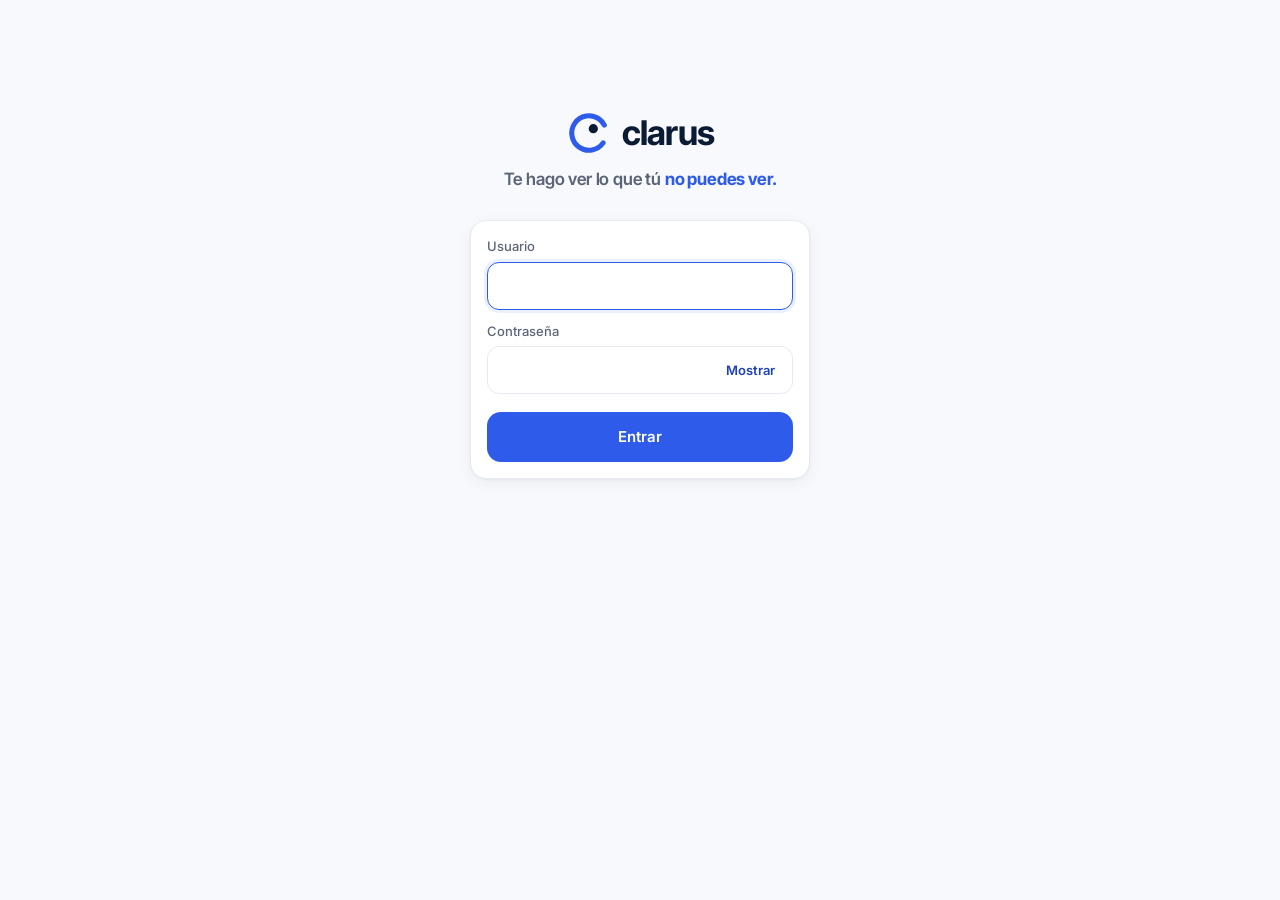
==== index.html @ 96e0844a "v0.6.0: catálogos multinegocio y mapa con zonificador Co-Authored-By: Claude Opus 5.5 <noreply@anthr" ====
<!DOCTYPE html>
<html lang="es">
<head>
  <meta charset="utf-8">
  <meta name="viewport" content="width=device-width, initial-scale=1, viewport-fit=cover">
  <meta name="theme-color" content="#ffffff">
  <meta name="color-scheme" content="only light">
  <meta name="supported-color-schemes" content="light">
  <title>Clarus</title>
  <link rel="manifest" href="manifest.json">
  <link rel="icon" href="icons/icon-192.png">
  <link rel="apple-touch-icon" href="icons/icon-192.png">
  <link rel="preconnect" href="https://fonts.googleapis.com">
  <link rel="stylesheet" href="https://fonts.googleapis.com/css2?family=Inter:wght@400;500;600;700&family=Inter+Tight:wght@600;700&display=swap">
  <link rel="stylesheet" href="styles.css">
</head>
<body>
  <div id="app"></div>
  <div id="toast" class="toast" hidden></div>
  <script src="vendor/supabase.js"></script>
  <script src="vendor/jspdf.js"></script>
  <script src="config.js"></script>
  <script src="js/util.js"></script>
  <script src="js/db.js"></script>
  <script src="js/camara.js"></script>
  <script src="js/escaner.js"></script>
  <script src="js/vendedor.js"></script>
  <script src="js/gestion.js"></script>
  <script src="js/resumen.js"></script>
  <script src="js/config.js"></script>
  <script src="js/catalogos.js"></script>
  <script src="js/app.js"></script>
</body>
</html>
---- styles.css ----
:root{
  --azul:#2F5BEA; --azul-osc:#1E40B8; --azul-cl:#EAF0FE; --azul-med:#C7D5FB; --noche:#0B1B33; --noche2:#22335A;
  --menta:#E5F4EC; --menta-t:#0E7A4F;
  --durazno:#FFF7ED; --durazno-t:#8A520C;
  --rosa:#FDECEC; --rosa-t:#B42318;
  --lila:#F1EDFB; --lila-t:#5B3FA8;
  --tinta:#0B1B33; --gris:#5B6577; --gris-cl:#8C95A3; --borde:#E6EAF0; --fondo:#F7F9FC; --blanco:#fff;
  --r:16px; --sombra:0 1px 2px rgba(20,30,50,.05),0 4px 16px rgba(20,30,50,.05);
  --font:"Inter",-apple-system,"Segoe UI",Roboto,sans-serif;
  --font-t:"Inter Tight","Inter",-apple-system,"Segoe UI",Roboto,sans-serif;
  color-scheme: only light;
}
html{color-scheme:only light}
*{box-sizing:border-box;-webkit-tap-highlight-color:transparent}
html,body{margin:0;background:var(--fondo);color:var(--tinta);font-family:var(--font);font-size:15px;line-height:1.45}
button,input,select,textarea{font:inherit;color:inherit}
h1,h2,h3{margin:0;font-family:var(--font-t);font-weight:700;letter-spacing:-.02em}
h1{font-size:26px;letter-spacing:-.03em;line-height:1.15} h2{font-size:18px} h3{font-size:15px}
.muted{color:var(--gris)} .small{font-size:13px} .tiny{font-size:12px}
.hide{display:none!important}

/* Layout */
.shell{min-height:100vh;display:flex}
.side{display:none}
.main{flex:1;min-width:0;padding:16px 16px 96px;max-width:1100px;margin:0 auto;width:100%}
.top{display:flex;align-items:center;justify-content:space-between;gap:12px;margin:4px 0 16px}
.brand{display:flex;align-items:center;gap:10px;font-family:var(--font-t);font-weight:700;font-size:21px;letter-spacing:-.025em;color:var(--noche)}
.brand svg{flex:none}
.nav{position:fixed;left:0;right:0;bottom:0;background:#fff;border-top:1px solid var(--borde);display:flex;justify-content:space-around;padding:6px 4px calc(6px + env(safe-area-inset-bottom));z-index:20}
.nav a{flex:1;min-width:0;text-align:center;text-decoration:none;color:var(--gris-cl);font-size:10.5px;white-space:nowrap;overflow:hidden;text-overflow:ellipsis;font-weight:500;padding:4px 0;border-radius:10px}
.nav a .ic{display:flex;justify-content:center;height:24px;margin-bottom:2px}
.nav a.on{color:var(--azul);font-weight:600}
.badge{display:inline-block;min-width:18px;padding:0 5px;border-radius:9px;background:var(--rosa-t);color:#fff;font-size:11px;line-height:18px;text-align:center;margin-left:4px}

@media (min-width:900px){
  .side{display:flex;flex-direction:column;gap:4px;width:232px;padding:20px 14px;background:#fff;border-right:1px solid var(--borde);position:sticky;top:0;height:100vh}
  .side a{display:flex;align-items:center;gap:10px;padding:10px 12px;border-radius:10px;color:var(--gris);text-decoration:none;font-weight:500}
  .side a.on{background:var(--azul-cl);color:var(--azul-osc);font-weight:600}
  .side .brand{margin:0 6px 18px}
  .nav{display:none}
  .main{padding:28px 32px 40px}
  .grid2{display:grid;grid-template-columns:1fr 1fr;gap:16px}
}

/* Cards & lists */
.card{background:#fff;border:1px solid var(--borde);border-radius:var(--r);padding:16px;box-shadow:var(--sombra);margin-bottom:12px}
.card.flat{box-shadow:none}
.list{display:flex;flex-direction:column;gap:10px}
.item{display:flex;align-items:center;gap:12px;background:#fff;border:1px solid var(--borde);border-radius:var(--r);padding:14px;text-decoration:none;color:inherit;cursor:pointer}
.item:active{background:var(--fondo)}
.item .grow{flex:1;min-width:0}
.item .t{font-weight:600;white-space:nowrap;overflow:hidden;text-overflow:ellipsis}
.ava{width:40px;height:40px;border-radius:12px;display:grid;place-items:center;font-weight:600;flex:none;background:var(--azul-cl);color:var(--azul-osc)}
.pill{display:inline-flex;align-items:center;gap:4px;padding:3px 10px;border-radius:99px;font-size:12px;font-weight:600;white-space:nowrap}
.p-azul{background:var(--azul-cl);color:var(--azul-osc)} .p-menta{background:var(--menta);color:var(--menta-t)}
.p-durazno{background:var(--durazno);color:var(--durazno-t)} .p-rosa{background:var(--rosa);color:var(--rosa-t)}
.p-lila{background:var(--lila);color:var(--lila-t)} .p-gris{background:#EEF1F5;color:var(--gris)}

.kpis{display:grid;grid-template-columns:repeat(2,1fr);gap:10px;margin-bottom:14px}
@media (min-width:700px){.kpis{grid-template-columns:repeat(4,1fr)}}
.kpi{background:#fff;border:1px solid var(--borde);border-radius:var(--r);padding:14px}
.kpi .v{font-family:var(--font-t);font-size:28px;font-weight:700;letter-spacing:-.03em}
.kpi .l{font-size:12px;color:var(--gris)}

/* Buttons & forms */
.btn{display:inline-flex;align-items:center;justify-content:center;gap:8px;border:0;border-radius:14px;padding:14px 20px;font-weight:600;cursor:pointer;background:var(--azul);color:#fff;text-decoration:none}
.btn:disabled{opacity:.5}
.btn.block{width:100%}
.btn.sec{background:var(--azul-cl);color:var(--azul-osc)}
.btn.ghost{background:transparent;color:var(--azul-osc);border:1px solid var(--azul-med)}
.btn.ok{background:#0E7A4F} .btn.peligro{background:#fff;color:var(--rosa-t);border:1px solid #F3C4C0}
.btn.sm{padding:8px 12px;font-size:13px;border-radius:10px}
.row{display:flex;gap:10px;align-items:center}
.row.wrap{flex-wrap:wrap}
.sp{flex:1}
label.f{display:block;font-size:13px;font-weight:500;color:var(--gris);margin:12px 0 6px}
.in{width:100%;padding:12px 14px;border:1px solid var(--borde);border-radius:12px;background:#fff;outline:none}
.in:focus{border-color:var(--azul);box-shadow:0 0 0 3px var(--azul-cl)}
textarea.in{min-height:80px;resize:vertical}

/* Visit stepper */
.steps{display:flex;gap:6px;overflow-x:auto;padding-bottom:4px;margin-bottom:14px;scrollbar-width:none}
.steps::-webkit-scrollbar{display:none}
.step{flex:none;padding:8px 12px;border-radius:99px;background:#fff;border:1px solid var(--borde);font-size:13px;font-weight:500;color:var(--gris);cursor:pointer}
.step.on{background:var(--azul);border-color:var(--azul);color:#fff}
.step.ok{background:var(--menta);border-color:#CDEBDC;color:var(--menta-t)}

.check{display:flex;align-items:center;gap:12px;padding:14px;border:1px solid var(--borde);border-radius:12px;background:#fff;cursor:pointer;user-select:none}
.check .box{width:24px;height:24px;border-radius:8px;border:2px solid var(--azul-med);display:grid;place-items:center;flex:none;color:#fff;font-size:14px}
.check.on .box{background:var(--azul);border-color:var(--azul)}

/* Inventory */
.inv{border:1px solid var(--borde);border-radius:12px;padding:12px 14px;background:#fff}
.inv .nm{font-weight:600}
.inv .cols{display:grid;grid-template-columns:minmax(0,1fr) minmax(0,1fr);gap:10px;margin-top:10px}
.stepper{display:flex;align-items:center;border:1px solid var(--borde);border-radius:12px;overflow:hidden}
.stepper button{width:44px;height:44px;border:0;background:var(--azul-cl);color:var(--azul-osc);font-size:20px;font-weight:600}
.stepper input{flex:1;min-width:0;width:100%;border:0;text-align:center;font-weight:600;font-size:17px;height:44px;outline:none}
.kg{margin-top:8px;font-size:13px;color:var(--gris)}
.kg b{color:var(--tinta)}

/* Photos */
.thumbs{display:grid;grid-template-columns:repeat(3,1fr);gap:8px}
@media (min-width:700px){.thumbs{grid-template-columns:repeat(6,1fr)}}
.thumbs img{width:100%;aspect-ratio:1;object-fit:cover;border-radius:10px;background:var(--fondo)}

/* Full-screen camera / scanner */
.full{position:fixed;inset:0;background:#000;z-index:50;display:flex;flex-direction:column}
.full video,.full canvas.view{flex:1;width:100%;min-height:0;object-fit:contain;background:#000}
.full .bar{display:flex;align-items:center;justify-content:space-between;gap:12px;padding:16px 20px calc(16px + env(safe-area-inset-bottom));background:#000;color:#fff}
.full .head{display:flex;align-items:center;justify-content:space-between;padding:calc(12px + env(safe-area-inset-top)) 16px 12px;color:#fff;background:#000}
.shutter{width:72px;height:72px;border-radius:50%;border:4px solid #fff;background:rgba(255,255,255,.25)}
.shutter:active{background:#fff}
.full .txtbtn{background:none;border:0;color:#fff;font-weight:600;padding:10px}
.cropwrap{flex:1;position:relative;min-height:0;display:flex;align-items:center;justify-content:center;background:#111;touch-action:none}
.cropwrap canvas{max-width:100%;max-height:100%}
.cropwrap svg{position:absolute;inset:0;width:100%;height:100%;pointer-events:none}
.handle{position:absolute;width:34px;height:34px;margin:-17px 0 0 -17px;border-radius:50%;border:3px solid #fff;background:rgba(47,91,234,.55);touch-action:none}
.pages{display:flex;gap:8px;overflow-x:auto;padding:10px 16px;background:#000}
.pages img{height:72px;border-radius:6px;border:2px solid #333}

/* Toast & modal */
.toast{position:fixed;left:50%;bottom:90px;transform:translateX(-50%);background:var(--tinta);color:#fff;padding:12px 18px;border-radius:12px;font-size:14px;z-index:99;max-width:90vw;box-shadow:0 8px 24px rgba(0,0,0,.2)}
.modal{position:fixed;inset:0;background:rgba(20,30,50,.35);z-index:40;display:flex;align-items:flex-end;justify-content:center}
.modal .sheet{background:#fff;width:100%;max-width:520px;border-radius:20px 20px 0 0;padding:20px 18px calc(20px + env(safe-area-inset-bottom));max-height:90vh;overflow:auto}
@media (min-width:700px){.modal{align-items:center}.modal .sheet{border-radius:20px}}

.empty{text-align:center;padding:36px 16px;color:var(--gris)}
.empty .ic{display:flex;justify-content:center;margin-bottom:10px;color:var(--azul)}
.sync{font-size:12px;padding:4px 10px;border-radius:99px}
.login{max-width:380px;margin:12vh auto 0;padding:0 20px}
.login .brand{font-size:34px;justify-content:center;margin-bottom:10px}
.login .lema{text-align:center;margin:0 0 28px;font-family:var(--font-t);font-size:17px;font-weight:600;letter-spacing:-.01em;color:var(--gris)}
.login .lema b{color:var(--azul)}
table.t{width:100%;border-collapse:collapse;font-size:14px}
table.t th{text-align:left;font-weight:500;color:var(--gris);font-size:12px;padding:8px 10px;border-bottom:1px solid var(--borde)}
table.t td{padding:10px;border-bottom:1px solid var(--borde)}
.scroll-x{overflow-x:auto}

.side a .ic{display:flex}
.btn svg{flex:none}
.ava svg{display:block}

.solo-escritorio{display:none}
@media (min-width:760px){.solo-escritorio{display:block}.solo-movil{display:none}}

/* Lente: barra de avance y tarjeta principal en azul tinta */
.barra{height:6px;border-radius:3px;background:#EEF1F5;overflow:hidden;margin-top:6px}
.barra i{display:block;height:100%;border-radius:3px;background:var(--azul)}
.barra i.ok{background:var(--menta-t)}
.card.hero{background:var(--noche);border-color:var(--noche);color:#fff;border-radius:20px;padding:20px}
.hero .muted{color:#B7C3D9}
.hero h2{font-size:34px;letter-spacing:-.04em;line-height:1.1}
.hero h2 .muted{font-family:var(--font);letter-spacing:0}
.hero .barra{height:8px;border-radius:4px;background:var(--noche2);margin-top:12px}
.hero .barra i.ok{background:#5FD39B}
.hero .pill.p-azul{background:#22335A;color:#C7D5FB}
.hero .pill.p-menta{background:#123E33;color:#8BE3B8}
.hero .pill.p-durazno{background:#4A3416;color:#FFD39A}
.hero .pill.p-rosa{background:#4A1E24;color:#FFB4AE}
.hero .pill.p-gris{background:#22335A;color:#B7C3D9}
.hero .lbl{font-size:12px;letter-spacing:.06em;text-transform:uppercase}

/* Configuración */
.grid2c{display:grid;grid-template-columns:minmax(0,1fr) minmax(0,1fr);gap:0 10px}
.dias{display:flex;gap:6px;margin-top:10px;flex-wrap:wrap}
.dia{width:40px;height:40px;border-radius:12px;border:1px solid var(--borde);background:#fff;color:var(--gris);font-weight:600;cursor:pointer}
.dia.on{background:var(--azul);border-color:var(--azul);color:#fff}
table.perm td{vertical-align:middle}
table.perm td:not(:first-child),table.perm th:not(:first-child){text-align:center;width:110px}
.sw{position:relative;display:inline-block;width:46px;height:28px;cursor:pointer}
.sw input{position:absolute;opacity:0;width:100%;height:100%;margin:0;cursor:pointer}
.sw span{position:absolute;inset:0;border-radius:14px;background:#D5DBE5;transition:background .15s;pointer-events:none}
.sw span::after{content:"";position:absolute;top:3px;left:3px;width:22px;height:22px;border-radius:50%;background:#fff;box-shadow:0 1px 3px rgba(0,0,0,.2);transition:transform .15s}
.sw input:checked+span{background:var(--azul)}
.sw input:checked+span::after{transform:translateX(18px)}
.sw input:focus-visible+span{box-shadow:0 0 0 3px var(--azul-med)}

/* Lema de la marca */
.barra-marca{display:flex;align-items:center;justify-content:space-between;gap:12px;padding:calc(10px + env(safe-area-inset-top)) 16px 10px;background:#fff;border-bottom:1px solid var(--borde);position:sticky;top:0;z-index:15}
.barra-marca .brand{font-size:18px;gap:8px}
.lema-c{font-family:var(--font-t);font-size:12.5px;font-weight:600;color:var(--gris);text-align:right;line-height:1.25;letter-spacing:-.01em}
.lema-c b,.lema-side b,.pie-marca b{color:var(--azul);font-weight:700}
.lema-side{margin:-10px 6px 20px;font-family:var(--font-t);font-size:13px;font-weight:600;line-height:1.35;color:var(--gris);letter-spacing:-.01em}
.pie-marca{display:flex;flex-direction:column;align-items:center;gap:6px;margin:28px 0 8px;text-align:center}
.pie-marca p{margin:0;font-family:var(--font-t);font-size:16px;font-weight:600;color:var(--noche);letter-spacing:-.01em}
@media (min-width:900px){.barra-marca{display:none}}

.sec-t{margin:22px 0 10px;font-size:15px}
.kpi.alerta{border-color:#F3C4C0;background:var(--rosa)}
.kpi.alerta .v{color:var(--rosa-t)}
.grid2>.card{min-width:0}
.agot{display:inline-flex;align-items:center;gap:6px;padding:7px 12px;border-radius:99px;border:1px solid var(--borde);background:#fff;font-size:13px;font-weight:600;color:var(--gris);cursor:pointer}
.agot.on{background:var(--rosa);border-color:#F3C4C0;color:var(--rosa-t)}
.inv.agotado .stepper{opacity:.4;pointer-events:none}

.mapa-grid{display:grid;grid-template-columns:1fr;gap:12px}
.mapa-lista{max-height:320px;overflow:auto;margin:0}
.mapa-mapa{margin:0;height:420px}
@media (min-width:900px){.mapa-grid{grid-template-columns:340px 1fr;height:calc(100vh - 230px);min-height:480px}.mapa-lista{max-height:none;height:100%}.mapa-mapa{height:100%}}
.mrow{display:flex;gap:10px;align-items:center;padding:8px 4px;border-top:1px solid var(--borde);cursor:pointer}
.mrow:hover{background:var(--fondo)}
.dot{display:inline-block;width:10px;height:10px;border-radius:50%;flex:none}
.leaflet-container{font-family:var(--font)}
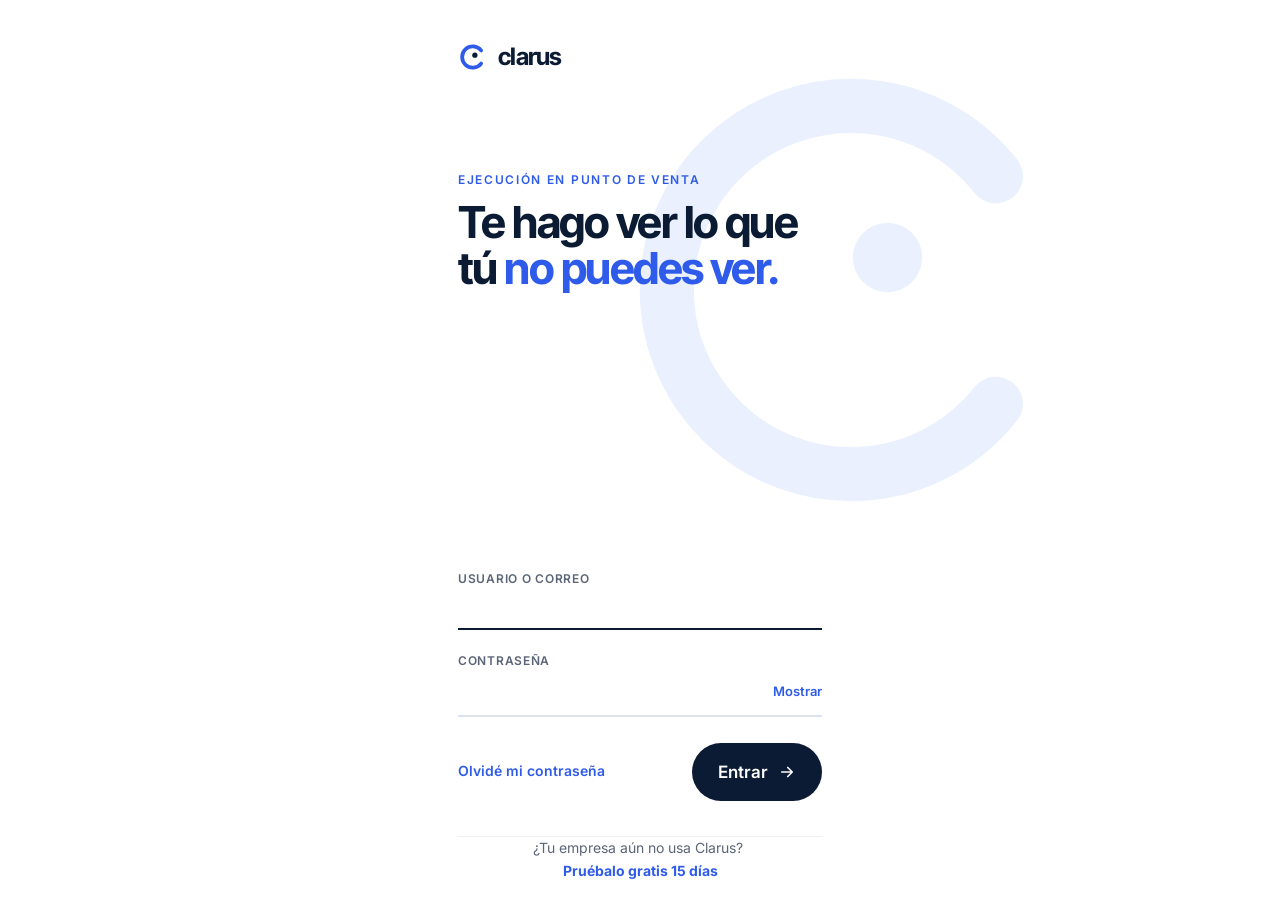
==== commit 87e6f311: "Publicar v0.14.18 Co-Authored-By: Claude Opus 5.5 <noreply@anthropic.com> Claude-Session: https://cl" ====
--- a/index.html
+++ b/index.html
@@ -29,6 +29,11 @@
   <script src="js/resumen.js"></script>
   <script src="js/config.js"></script>
   <script src="js/catalogos.js"></script>
+  <script src="js/planograma.js"></script>
+  <script src="js/auditoria.js"></script>
+  <script src="js/picking.js"></script>
+  <script src="js/mensajes.js"></script>
+  <script src="js/soporte.js"></script>
   <script src="js/app.js"></script>
 </body>
 </html>
--- a/styles.css
+++ b/styles.css
@@ -26,10 +26,12 @@
 .top{display:flex;align-items:center;justify-content:space-between;gap:12px;margin:4px 0 16px}
 .brand{display:flex;align-items:center;gap:10px;font-family:var(--font-t);font-weight:700;font-size:21px;letter-spacing:-.025em;color:var(--noche)}
 .brand svg{flex:none}
-.nav{position:fixed;left:0;right:0;bottom:0;background:#fff;border-top:1px solid var(--borde);display:flex;justify-content:space-around;padding:6px 4px calc(6px + env(safe-area-inset-bottom));z-index:20}
-.nav a{flex:1;min-width:0;text-align:center;text-decoration:none;color:var(--gris-cl);font-size:10.5px;white-space:nowrap;overflow:hidden;text-overflow:ellipsis;font-weight:500;padding:4px 0;border-radius:10px}
-.nav a .ic{display:flex;justify-content:center;height:24px;margin-bottom:2px}
-.nav a.on{color:var(--azul);font-weight:600}
+.nav{position:fixed;left:0;right:0;bottom:0;background:#fff;border-top:1px solid var(--borde);display:flex;justify-content:center;gap:6px;padding:8px 10px calc(8px + env(safe-area-inset-bottom));z-index:20}
+.nav a{flex:1 1 0;min-width:0;max-width:96px;text-align:center;text-decoration:none;color:var(--gris-cl);font-size:12.5px;letter-spacing:-.1px;text-overflow:clip;white-space:nowrap;overflow:hidden;text-overflow:ellipsis;font-weight:500;padding:4px 0;border-radius:10px}
+.nav a .ic{display:flex;justify-content:center;height:28px;margin-bottom:3px;position:relative}
+.nav a .ic svg{width:27px;height:27px}
+.nav a{padding:7px 0 6px;overflow:visible}
+.nav a.on{color:var(--azul);font-weight:500;background:var(--azul-cl)}
 .badge{display:inline-block;min-width:18px;padding:0 5px;border-radius:9px;background:var(--rosa-t);color:#fff;font-size:11px;line-height:18px;text-align:center;margin-left:4px}
 
 @media (min-width:900px){
@@ -128,7 +130,37 @@
 .empty{text-align:center;padding:36px 16px;color:var(--gris)}
 .empty .ic{display:flex;justify-content:center;margin-bottom:10px;color:var(--azul)}
 .sync{font-size:12px;padding:4px 10px;border-radius:99px}
-.login{max-width:380px;margin:12vh auto 0;padding:0 20px}
+body.en-login{overflow:hidden;overscroll-behavior:none}
+.foco{position:fixed;inset:0;background:#fff;overflow:hidden;display:flex;justify-content:center}
+.foco-agua{position:absolute;left:calc(50% - 45px);top:30px;pointer-events:none}
+.foco-in{position:relative;width:100%;max-width:420px;height:100%;box-sizing:border-box;display:flex;flex-direction:column;padding:max(40px,calc(env(safe-area-inset-top) + 28px)) 28px calc(18px + env(safe-area-inset-bottom))}
+.foco-marca{display:flex;align-items:center;gap:10px;font-family:var(--font-t);font-weight:700;font-size:24px;letter-spacing:-.03em;color:#0B1B33}
+.foco-lema{margin-top:clamp(28px,11vh,96px);display:flex;flex-direction:column;gap:12px}
+.foco-eti{font-size:12px;font-weight:600;letter-spacing:.14em;text-transform:uppercase;color:var(--azul)}
+.foco-lema h1{margin:0;font-family:var(--font-t);font-weight:700;font-size:clamp(32px,10.4vw,44px);line-height:1.04;letter-spacing:-.035em;color:#0B1B33}
+.foco-lema h1 b{color:var(--azul);font-weight:700}
+.foco-form{margin-top:auto;display:flex;flex-direction:column;gap:clamp(14px,2.6vh,22px)}
+.foco-campo{display:flex;flex-direction:column;gap:4px;border-bottom:2px solid #DDE3EE;padding-bottom:6px;transition:border-color .15s}
+.foco-campo:focus-within{border-color:#0B1B33}
+.foco-campo label{font-size:12px;font-weight:600;letter-spacing:.06em;text-transform:uppercase;color:#5B6577}
+.foco-campo input{border:0;padding:4px 0;font:500 19px var(--font);color:#0B1B33;background:transparent;outline:none;width:100%;min-width:0}
+.foco-pw{display:flex;align-items:center;gap:8px}
+.foco-pw button{border:0;background:none;color:var(--azul);font-weight:600;font-size:13px;padding:8px 0 8px 8px;cursor:pointer}
+.foco-error{margin:-4px 0 0;font-size:13.5px;color:var(--rosa-t)}
+.foco-acc{display:flex;align-items:center;gap:14px;margin-top:4px}
+.foco-acc a{flex:1;font-size:14px;font-weight:600;color:var(--azul);text-decoration:none}
+.foco-entrar{height:58px;padding:0 26px;border:0;border-radius:30px;background:#0B1B33;color:#fff;font:600 17px var(--font);display:flex;align-items:center;gap:10px;cursor:pointer}
+.foco-entrar:hover{background:#16294A}.foco-entrar:disabled{opacity:.7}
+.foco-demo{margin-top:clamp(4px,1.5vh,14px);min-height:46px;border-top:1px solid #EDF0F5;display:flex;align-items:center;justify-content:center;flex-wrap:wrap;font-size:14px;color:#5B6577;text-decoration:none}
+.foco-demo b{color:var(--azul)}
+@media (max-height:640px){.foco-agua{display:none}.foco-lema{margin-top:20px}.foco-lema h1{font-size:30px}}
+.login-ok{text-align:center;padding:8px 4px}
+.login-ok>svg{color:var(--azul);margin:6px auto 4px;display:block}
+.login-ok .btn{margin-top:14px}
+.demo-cab{display:flex;gap:12px;align-items:center;margin-bottom:6px}
+.demo-lista{margin:10px 0 4px;padding:0;list-style:none;display:grid;gap:6px}
+.demo-lista li{font-size:13.5px;color:var(--gris);padding-left:22px;position:relative}
+.demo-lista li::before{content:"";position:absolute;left:4px;top:5px;width:9px;height:9px;border-radius:50%;border:2.5px solid var(--azul);border-right-color:transparent}
 .login .brand{font-size:34px;justify-content:center;margin-bottom:10px}
 .login .lema{text-align:center;margin:0 0 28px;font-family:var(--font-t);font-size:17px;font-weight:600;letter-spacing:-.01em;color:var(--gris)}
 .login .lema b{color:var(--azul)}
@@ -202,3 +234,249 @@
 .mrow:hover{background:var(--fondo)}
 .dot{display:inline-block;width:10px;height:10px;border-radius:50%;flex:none}
 .leaflet-container{font-family:var(--font)}
+
+.num{display:inline-grid;place-items:center;width:22px;height:22px;border-radius:50%;color:#fff;font-size:11px;font-weight:700;flex:none;border:2px solid #fff;box-shadow:0 1px 3px rgba(0,0,0,.25)}
+.ic{position:relative}
+.badge-ic{position:absolute;top:-4px;right:calc(50% - 20px);min-width:17px;height:17px;padding:0 4px;border-radius:9px;background:#E5484D;color:#fff;font-size:10.5px;font-weight:700;line-height:17px;text-align:center;box-shadow:0 0 0 2px #fff}
+.side a .badge-ic{right:auto;left:14px;top:-6px}
+.msg-cuerpo{white-space:pre-wrap;line-height:1.55;font-size:15px}
+.fab-sop{position:fixed;right:16px;bottom:calc(78px + env(safe-area-inset-bottom));width:52px;height:52px;border-radius:50%;background:#fff;color:var(--azul);display:grid;place-items:center;box-shadow:0 4px 16px rgba(20,40,90,.18),0 0 0 1px var(--borde);z-index:25;text-decoration:none}
+.fab-sop[hidden]{display:none}
+.fab-sop:active{transform:scale(.95)}
+.fab-n{position:absolute;top:-3px;right:-3px;min-width:19px;height:19px;padding:0 5px;border-radius:10px;background:#E5484D;color:#fff;font-size:11px;font-weight:700;line-height:19px;text-align:center;box-shadow:0 0 0 2px #fff}
+@media (min-width:900px){.fab-sop{bottom:24px;right:24px;width:56px;height:56px}}
+.dot-n{width:10px;height:10px;border-radius:50%;background:#E5484D;flex:none}
+.chat{display:flex;flex-direction:column;gap:8px;padding:6px 0 12px}
+.burb{max-width:82%;align-self:flex-start;background:#fff;border:1px solid var(--borde);border-radius:16px 16px 16px 4px;padding:9px 12px}
+.burb.mia{align-self:flex-end;background:var(--azul);color:#fff;border-color:var(--azul);border-radius:16px 16px 4px 16px}
+.burb-h{opacity:.6;margin-top:4px;text-align:right}
+.burb-img{display:block;max-width:220px;max-height:260px;border-radius:10px;margin-top:6px}
+.chat-in{position:sticky;bottom:calc(64px + env(safe-area-inset-bottom));display:flex;gap:8px;align-items:flex-end;background:var(--fondo);padding:8px 0}
+.chat-in textarea{resize:none;min-height:44px}
+@media (min-width:900px){.chat-in{bottom:0}}
+.fab-sop svg{display:block}
+.burb.auto{background:var(--azul-cl);border-color:var(--azul-med)}
+.asis{border-collapse:separate;border-spacing:3px;font-size:12px}
+.asis th{font-weight:600;text-align:center;min-width:22px;color:var(--tinta)}
+.asis th.hoyc{color:var(--azul)}
+.asis td{text-align:center;padding:0}
+.asis .asi-n{text-align:left;white-space:nowrap;padding-right:10px;font-weight:500;position:sticky;left:0;background:#fff;z-index:1}
+.asis .asi-t{padding-left:8px;min-width:40px}
+.asi{display:inline-block;width:18px;height:18px;border-radius:5px;vertical-align:middle}
+.asi.ok{background:var(--azul)}
+.asi.falta{background:#E5484D}
+.asi.libre{background:#EEF1F5}
+.asi.hoy{border:2px solid var(--azul);background:#fff;box-sizing:border-box}
+.asi.fut{border:1px dashed #D3D9E2;background:#fff;box-sizing:border-box}
+
+.pag-i[hidden]{display:none}
+
+/* Menú lateral ocultable */
+.side .brand{display:flex;align-items:center;gap:8px}
+.side-tog{margin-left:auto;display:grid;place-items:center;width:26px;height:26px;border:0;border-radius:8px;background:none;color:var(--gris-cl);cursor:pointer;padding:0}
+.side-tog:hover{background:var(--azul-cl);color:var(--azul-osc)}
+.side-msg{margin:auto auto 6px !important;width:56px;height:56px;border-radius:50% !important;padding:0 !important;display:grid !important;place-items:center;background:var(--azul) !important;color:#fff !important;box-shadow:0 4px 14px rgba(47,91,234,.35);justify-content:center}
+.side-msg:hover{background:#1E40B8 !important}
+.side-msg .ic{position:relative}
+.side-msg .badge-ic{left:auto !important;right:-12px !important;top:-10px !important}
+@media (min-width:900px){
+  body.side-min .side{width:68px;padding:20px 10px}
+  body.side-min .side .lbl, body.side-min .lema-side{display:none}
+  body.side-min .side a{justify-content:center;padding:10px 0}
+  body.side-min .side .brand{margin:0 0 18px;flex-direction:column;gap:10px}
+  body.side-min .side-tog{margin:0}
+  body.side-min .side-tog svg{transform:rotate(180deg)}
+  body.side-min .main{max-width:1500px}
+  body.side-min .side a .badge-ic{left:auto;right:6px}
+  body.side-min .side-msg{width:46px;height:46px}
+}
+
+/* Alertas de inventario en una línea */
+.al-fila{display:grid;grid-template-columns:minmax(220px,1.3fr) 2fr auto;gap:12px;align-items:center;padding:7px 0;border-top:1px solid var(--borde)}
+.al-t{display:flex;flex-direction:column;min-width:0}
+.al-t b{white-space:nowrap;overflow:hidden;text-overflow:ellipsis}
+.al-p{display:flex;flex-wrap:wrap;gap:6px;align-items:center}
+.al-b{display:inline-flex;align-items:center;gap:5px;white-space:nowrap;color:#fff}
+@media (max-width:700px){.al-fila{grid-template-columns:1fr auto}.al-p{grid-column:1/-1;order:3}}
+/* Logo de la empresa cliente */
+.logo-cliente{display:none}
+@media (min-width:900px){.logo-cliente{display:block;height:54px;width:auto;margin-left:auto;align-self:center;flex:none}}
+
+/* ---------- Planogramas ---------- */
+.pl-grid{display:grid;grid-template-columns:repeat(auto-fill,minmax(300px,1fr));gap:14px}
+.pl-card{text-decoration:none;color:inherit;display:flex;flex-direction:column;gap:10px}
+.pl-mini{max-width:100%;overflow:hidden}
+.pl-mini .pl-mueble{transform-origin:top left}
+/* Muebles del planograma (v0.14.14): vista de frente, blancos y pulidos, uno por tipo */
+.pl-mueble{position:relative;user-select:none;touch-action:none;--metal:#C9D2DF;--metal2:#AEB9C9}
+.pl-caja{position:relative;background:#fff;border:2px solid var(--metal);border-radius:10px;padding:7px 7px 5px;box-shadow:inset 0 0 0 3px #F3F6FA}
+.pl-interior{position:relative;display:flex;flex-direction:column;gap:3px;background:linear-gradient(180deg,#F5F8FC,#EDF1F6);border-radius:6px;padding:4px 4px 3px}
+.pl-nivel{display:flex;gap:4px;align-items:flex-end;padding:6px 4px 3px 22px;position:relative;min-height:46px;border-bottom:4px solid var(--metal2);border-radius:0 0 2px 2px}
+.pl-nivel.ojos{background:rgba(47,91,234,.07)}
+.pl-num{position:absolute;left:3px;top:50%;transform:translateY(-50%);width:16px;height:16px;border-radius:50%;display:grid;place-items:center;font-size:10px;font-weight:700;color:#8C95A3}
+.pl-nivel.ojos .pl-num{background:var(--azul);color:#fff}
+.pl-celda{flex:1;min-width:20px;height:38px;border-radius:5px;border:1.5px dashed #C3CDDB;background:rgba(255,255,255,.85);display:flex;flex-direction:column;align-items:center;justify-content:center;font-size:9.5px;font-weight:700;color:#fff;position:relative;line-height:1.1;text-align:center;overflow:hidden}
+.pl-celda[data-n]{cursor:pointer}
+.pl-celda[data-n]:hover{outline:2px solid var(--azul)}
+.pl-celda.llena{border-style:solid;box-shadow:inset 0 -5px 0 rgba(0,0,0,.15),inset 0 2px 0 rgba(255,255,255,.3)}
+.pl-celda i{font-style:normal;font-size:9px;opacity:.85}
+.pl-bandeja .pl-nivel{min-height:36px}.pl-bandeja .pl-celda{height:26px;border-radius:4px}
+/* techo con luz (neveras) */
+.pl-techo{height:18px;background:#F3F6FA;border:2px solid var(--metal);border-bottom:0;border-radius:12px 12px 0 0;display:flex;align-items:flex-end;justify-content:center;padding-bottom:3px}
+.pl-techo i{display:block;width:78%;height:3px;border-radius:2px;background:#FFE3A1;box-shadow:0 2px 7px rgba(255,196,80,.75)}
+.pl-nevera .pl-caja,.pl-puertas .pl-caja{border-radius:0 0 10px 10px;border-left-width:7px;border-right-width:7px}
+.pl-nevera .pl-interior{padding-bottom:12px}
+.pl-nevera .pl-interior::after{content:"";position:absolute;left:4px;right:4px;bottom:3px;height:5px;border-radius:2px;background:repeating-linear-gradient(90deg,#9AA6B8 0 2px,transparent 2px 5px)}
+/* puertas de vidrio */
+.pl-hojas{position:absolute;inset:0 2px 0 24px;display:flex;gap:3px;pointer-events:none}
+.pl-hojas i{flex:1;position:relative;border:3px solid #D5DCE6;border-radius:4px;background:linear-gradient(115deg,transparent 42%,rgba(255,255,255,.35) 50%,transparent 58%)}
+.pl-hojas i::after{content:"";position:absolute;right:-3px;top:34%;width:4px;height:22%;border-radius:2px;background:var(--metal2)}
+/* vitrina deli curva y vitrina recta */
+.pl-deli .pl-caja{border-radius:44px 44px 8px 8px;padding-top:24px;background:linear-gradient(180deg,#E8F1FB,#fff 45%)}
+.pl-deli .pl-caja::before{content:"";position:absolute;left:18px;right:18px;top:7px;height:9px;border-radius:12px 12px 0 0;border:2px solid #CFE0F3;border-bottom:0}
+.pl-vitrina .pl-caja{border-radius:4px 4px 8px 8px;padding-top:14px;background:linear-gradient(180deg,#E8F1FB,#fff 35%)}
+.pl-vitrina .pl-caja::before{content:"";position:absolute;inset:6px 6px auto;height:4px;border-radius:2px;background:#DCE8F6}
+.pl-deli .pl-interior,.pl-vitrina .pl-interior{background:transparent}
+.pl-deli .pl-zocalo,.pl-vitrina .pl-zocalo{height:22px;background:linear-gradient(90deg,#EEF2F7 55%,transparent 55%),repeating-linear-gradient(90deg,#9AA6B8 0 2px,#EEF2F7 2px 6px)}
+/* congelador horizontal con tapa corrediza */
+.pl-tapa{display:flex;gap:4px;padding:0 4px;margin-bottom:-2px}
+.pl-tapa i{flex:1;height:10px;border:2px solid var(--metal);border-bottom:0;border-radius:8px 8px 0 0;background:linear-gradient(115deg,#EAF2FB 40%,#fff 50%,#EAF2FB 60%)}
+.pl-cofre .pl-caja{border-radius:4px 4px 10px 10px}
+/* isla / exhibidor de pisos */
+.pl-exhibidor .pl-caja{background:transparent;border:0;box-shadow:none;padding:0}
+.pl-exhibidor .pl-interior{background:transparent;padding:0;gap:5px;align-items:center}
+.pl-exhibidor .pl-nivel{background:#fff;border:2px solid var(--metal);border-bottom-width:5px;border-radius:8px}
+.pl-letrero{display:flex;justify-content:center;margin-bottom:2px}
+.pl-letrero i{width:44px;height:22px;border:2px solid var(--metal);border-radius:4px;background:#fff;position:relative}
+.pl-letrero i::after{content:"";position:absolute;left:50%;bottom:-8px;width:2px;height:6px;background:var(--metal2)}
+/* góndola seca y punta de góndola */
+.pl-anaquel .pl-caja,.pl-punta .pl-caja{border-radius:2px;border-width:0 8px;border-color:var(--metal2);box-shadow:none;padding:6px 4px 2px}
+.pl-anaquel .pl-interior,.pl-punta .pl-interior{background:radial-gradient(circle,#DCE3EC 1px,transparent 1.5px) 0 0/9px 9px,#FAFBFD}
+.pl-anaquel .pl-nivel,.pl-punta .pl-nivel{border-bottom:6px solid var(--metal2);box-shadow:0 2px 0 #E7ECF2}
+.pl-cartel{margin:0 10%;padding:6px 8px;border-radius:6px 6px 0 0;background:var(--azul);color:#fff;font-size:12px;font-weight:700;text-align:center;white-space:nowrap;overflow:hidden;text-overflow:ellipsis}
+/* zócalo: rejilla de ventilación (refrigerados) o liso (secos) */
+.pl-zocalo{height:14px;margin:0 6px;background:repeating-linear-gradient(90deg,#9AA6B8 0 2px,#EEF2F7 2px 6px);border:2px solid var(--metal);border-top:0;border-radius:0 0 8px 8px}
+.pl-zocalo.liso{background:#E7ECF2;margin:0}
+.pl-zocalo.base{background:#E7ECF2;margin:2px 3% 0;height:10px;border-top:2px solid var(--metal);border-radius:4px}
+/* selector de mueble */
+.pl-tipos{display:grid;grid-template-columns:repeat(4,1fr);gap:6px;margin-bottom:4px}
+.pl-tipo{display:flex;flex-direction:column;align-items:center;gap:4px;padding:8px 4px;border:1.5px solid var(--borde);border-radius:12px;background:#fff;color:var(--gris);font:inherit;font-size:11px;line-height:1.15;text-align:center;cursor:pointer}
+.pl-tipo.on{border-color:var(--azul);background:var(--azul-cl);color:var(--azul-osc);font-weight:600}
+.pl-dot{display:inline-block;width:12px;height:12px;border-radius:4px;margin-right:6px;vertical-align:-1px;flex:none}
+.pl-prod{display:flex;align-items:center;gap:8px;padding:8px 10px;border:1.5px solid var(--borde);border-radius:10px;cursor:pointer;flex-wrap:wrap}
+.pl-prod.on{border-color:var(--azul);background:var(--azul-cl)}
+.pl-num-in{width:56px;padding:4px 6px;display:inline-block;margin-left:4px}
+.pl-tabla td,.pl-tabla th{padding:6px 8px}
+.pl-tiendas{max-height:300px;overflow:auto;margin-top:8px;gap:4px}
+/* ---------- Picking ---------- */
+.pk-grupo .pk-todos{border-bottom:1px solid var(--borde);padding-bottom:10px;margin-bottom:6px}
+.pk-ped{padding:8px 0;border-top:1px solid var(--borde)}
+.pk-barra{position:sticky;bottom:calc(70px + env(safe-area-inset-bottom));z-index:10;background:#fff;border:1px solid var(--azul-med);box-shadow:0 6px 20px rgba(20,40,90,.15);border-radius:14px;padding:12px 14px;display:flex;align-items:center;gap:12px;margin-top:12px}
+.pk-barra[hidden]{display:none}
+@media (min-width:900px){.pk-barra{bottom:16px}}
+.pk-n{display:grid;place-items:center;width:28px;height:28px;border-radius:50%;background:var(--azul);color:#fff;font-weight:700;font-size:13px;flex:none}
+.pk-prod{margin-top:10px;padding-top:10px;border-top:1px dashed var(--borde)}
+.pk-pesos{display:flex;flex-wrap:wrap;gap:6px;margin-top:8px;align-items:center}
+.pk-peso{background:var(--azul-cl);color:var(--azul-osc);border-radius:99px;padding:5px 6px 5px 12px;font-size:13px;display:inline-flex;align-items:center;gap:6px}
+.pk-peso button{border:0;background:#fff;border-radius:50%;width:22px;height:22px;cursor:pointer;color:var(--rosa-t);font-weight:700}
+.pk-in{display:inline-flex;gap:6px;align-items:center}
+.pk-in input{width:170px;font-size:16px}
+@media print{.side,.nav,.barra-marca,.fab-sop,.no-print,.steps,.logo-cliente{display:none !important}.main{padding:0;max-width:none}.card{break-inside:avoid;box-shadow:none}}
+
+.sol-card{border:1px solid var(--azul-med)}
+.sol-fila{display:flex;gap:8px;align-items:center;flex-wrap:wrap;padding:10px 0;border-top:1px solid var(--borde)}
+.sol-fila:first-of-type{margin-top:8px}
+.foco-in{overflow-y:auto;overscroll-behavior:none}
+@media (max-height:520px){.foco-lema,.foco-agua{display:none}.foco-in{padding-top:20px}}
+
+/* Prueba gratis */
+.prueba-barra{display:flex;align-items:center;gap:12px;background:#0B1B33;color:#fff;border-radius:14px;padding:10px 12px 10px 16px;margin-bottom:14px}
+.prueba-barra .grow{display:flex;align-items:center;gap:8px;font-size:14px}
+.prueba-barra .btn{background:#fff;color:#0B1B33}
+.pasos{border:1px solid var(--azul-med)}
+.pasos-l{display:grid;gap:8px;margin-top:12px}
+@media (min-width:900px){.pasos-l{grid-template-columns:1fr 1fr}}
+.paso{display:flex;align-items:center;gap:12px;padding:12px;border:1px solid var(--borde);border-radius:12px;text-decoration:none;color:inherit}
+.paso .grow{display:flex;flex-direction:column;gap:2px}
+.paso-n{width:28px;height:28px;border-radius:50%;background:var(--azul-cl);color:var(--azul);display:grid;place-items:center;font-weight:700;font-size:13px;flex:none}
+.paso.ok{opacity:.65}.paso.ok .paso-n{background:var(--azul);color:#fff}
+
+/* Alertas al hacer check-in */
+.chk-al{background:#fff;border:1.5px solid #F2B8B5;border-radius:18px;padding:16px;display:flex;flex-direction:column;gap:10px}
+.chk-al-cab{display:flex;gap:12px;align-items:center;color:var(--rosa-t);padding-bottom:4px}
+.chk-al-cab b{font-size:17px;color:#0B1B33}.chk-al-cab .small{color:var(--gris)}
+.chk-al-i{display:flex;gap:12px;align-items:flex-start;padding:12px;border-radius:12px;background:#F7F9FC;border:1px solid var(--borde)}
+.chk-al-i.alta{background:#FDEEEE;border-color:#F2B8B5}
+.chk-al-ic{width:34px;height:34px;border-radius:10px;background:#fff;display:grid;place-items:center;color:var(--azul);flex:none}
+.chk-al-i.alta .chk-al-ic{color:var(--rosa-t)}
+.chk-al-ok{height:54px;font-size:17px;margin-top:6px}
+
+/* Página "Más" (celular): menú primero, cuenta después */
+.yo-cab{display:flex;align-items:center;gap:12px;margin:4px 2px 14px}
+.yo-cab b{font-size:17px;color:#0B1B33}
+.yo-sec{margin:22px 4px 8px;font-size:13px;font-weight:600;letter-spacing:.06em;text-transform:uppercase;color:var(--gris)}
+
+.fab-pulso{animation:fabPulso 1s ease-in-out 3}
+@keyframes fabPulso{0%,100%{box-shadow:0 8px 24px rgba(11,27,51,.18)}50%{box-shadow:0 0 0 10px rgba(47,91,234,.25)}}
+
+/* Mi desempeño: azul de marca, contrasta con la tarjeta noche del objetivo */
+.card.desemp{background:var(--azul);border-color:var(--azul);color:#fff;border-radius:20px;padding:20px;margin-bottom:12px}
+.desemp .lbl{font-size:12px;letter-spacing:.06em;text-transform:uppercase;color:#D6E0FF}
+.desemp-top{display:flex;align-items:center;gap:12px;margin-top:6px}
+.desemp-pct{font-size:44px;line-height:1;letter-spacing:-.04em;font-weight:700}
+.desemp-tag{font-size:13px;font-weight:600;padding:5px 12px;border-radius:999px;background:rgba(255,255,255,.18);color:#fff}
+.desemp-tag.ok{background:#5FD39B;color:#0B3B26}.desemp-tag.medio{background:#FFD39A;color:#4A3416}.desemp-tag.bajo{background:#FFB4AE;color:#4A1E24}
+.desemp-sub{font-size:15px;color:#E6ECFF;margin-top:4px}
+.desemp .barra{height:8px;border-radius:4px;background:rgba(255,255,255,.22);margin-top:12px}
+.desemp .barra i{background:#fff}.desemp .barra i.ok{background:#5FD39B}.desemp .barra i.medio{background:#FFD39A}.desemp .barra i.bajo{background:#FFB4AE}
+.desemp-cifras{margin-top:8px;color:#E6ECFF}.desemp-cifras b{color:#fff}
+.desemp-mini{margin-top:14px;padding-top:10px;border-top:1px solid rgba(255,255,255,.22)}
+.desemp-mini>div{display:flex;justify-content:space-between;align-items:center;padding:5px 0;font-size:14px}
+.desemp-mini span{display:flex;align-items:center;gap:8px;color:#E6ECFF}.desemp-mini b{color:#fff}
+
+/* v0.14.15: frentes solo con color; isla con pisos de distinto largo y frentes del mismo tamaño */
+.pl-exhibidor .pl-nivel{max-width:100%}
+.pl-pisos{display:flex;gap:6px;flex-wrap:wrap}.pl-pisos label{display:flex;flex-direction:column;gap:4px;width:72px;color:var(--gris)}
+/* tiendas donde aplica: filtro de cadena desplegable */
+.pl-filtros{display:grid;grid-template-columns:1fr 1fr;gap:8px;margin:12px 0 8px}
+@media (max-width:560px){.pl-filtros{grid-template-columns:1fr}}
+.pl-dd{position:relative}.pl-dd>summary{list-style:none;display:flex;align-items:center;gap:6px;cursor:pointer}.pl-dd>summary::-webkit-details-marker{display:none}
+.pl-dd-panel{position:absolute;z-index:30;left:0;right:0;top:calc(100% + 6px);background:#fff;border:1px solid var(--borde);border-radius:14px;box-shadow:0 12px 32px rgba(11,27,51,.14);padding:10px}
+.pl-dd-list{max-height:260px;overflow:auto;margin-top:8px;display:flex;flex-direction:column}
+.pl-dd-op{display:flex;align-items:center;gap:10px;padding:10px 6px;border-radius:8px;cursor:pointer}.pl-dd-op:hover{background:var(--azul-cl)}
+.pl-dd-op input{width:18px;height:18px;accent-color:var(--azul)}
+.pl-acc{gap:6px;align-items:center;flex-wrap:wrap}
+.pl-solo{display:flex;align-items:center;gap:8px;font-size:14px;color:var(--gris);margin:8px 0 2px}.pl-solo input{width:18px;height:18px;accent-color:var(--azul)}
+.pl-tiendas{max-height:none}
+.pl-dd-op .grow{flex:1}
+
+/* v0.14.16: más espacios por repisa, competencia y participación en el espacio */
+.pl-celda{min-width:12px}
+.pl-mueble{overflow-x:auto}
+.pl-celda.comp{border:1.5px solid #9AA6B8;background:repeating-linear-gradient(135deg,#C9D2DF 0 4px,#EEF2F7 4px 8px)}
+.pl-comp{background:repeating-linear-gradient(135deg,#9AA6B8 0 3px,#E7ECF2 3px 6px)!important}
+.pl-share{margin-bottom:12px}
+.pl-share-b{display:flex;height:10px;border-radius:5px;background:#EEF2F7;overflow:hidden;margin-bottom:6px}
+.pl-share-b i{display:block;background:var(--azul)}.pl-share-b i.c{background:repeating-linear-gradient(135deg,#9AA6B8 0 3px,#C9D2DF 3px 6px)}
+.pl-share .pl-dot{display:inline-block;vertical-align:-1px;margin-right:5px}
+.pl-paso{display:inline-grid;place-items:center;width:24px;height:24px;border-radius:50%;background:var(--azul);color:#fff;font-size:13px;margin-right:8px;vertical-align:2px}
+.pl-tiendas-card{margin-bottom:14px}
+
+/* v0.14.17: varios muebles por planograma */
+.pl-mtabs{display:flex;gap:6px;flex-wrap:wrap;margin-bottom:4px}
+.pl-mtab{display:flex;align-items:center;gap:6px;padding:8px 12px;border:1.5px solid var(--borde);border-radius:999px;background:#fff;color:var(--gris);font:inherit;font-size:13px;cursor:pointer}
+.pl-mtab.on{border-color:var(--azul);background:var(--azul-cl);color:var(--azul-osc);font-weight:600}
+.pl-mtab.mas{border-style:dashed;color:var(--azul)}
+
+/* v0.14.18: otra categoría y auditoría de espacio */
+.pl-celda.otra{border:1.5px solid #C9D2DF;background:radial-gradient(circle,#B8C4D6 1.2px,transparent 1.6px) 0 0/6px 6px,#F3F6FA}
+.pl-otra{background:radial-gradient(circle,#9AA6B8 1.2px,transparent 1.6px) 0 0/5px 5px,#EEF2F7!important;border:1px solid #C9D2DF}
+.aud-card{border:1.5px solid var(--borde)}.aud-card.pend{border-color:#F2B33D;background:#FFFBF2}
+.aud-cab{display:flex;align-items:center;gap:10px}
+.aud-pinceles{display:flex;gap:6px;flex-wrap:wrap;margin:8px 0}
+.aud-pin{display:flex;align-items:center;gap:8px;padding:9px 12px;border:1.5px solid var(--borde);border-radius:12px;background:#fff;font:inherit;font-size:14px;cursor:pointer}
+.aud-pin.on{border-color:var(--azul);background:var(--azul-cl);font-weight:600}
+.aud-pin .pl-dot{margin:0}
+.par-top{display:flex;align-items:baseline;gap:10px;flex-wrap:wrap}
+.par-pct{font-size:40px;font-weight:700;letter-spacing:-.03em;line-height:1}
+.par-flecha.sube{color:#1E9E62}.par-flecha.baja{color:#D63B4A}
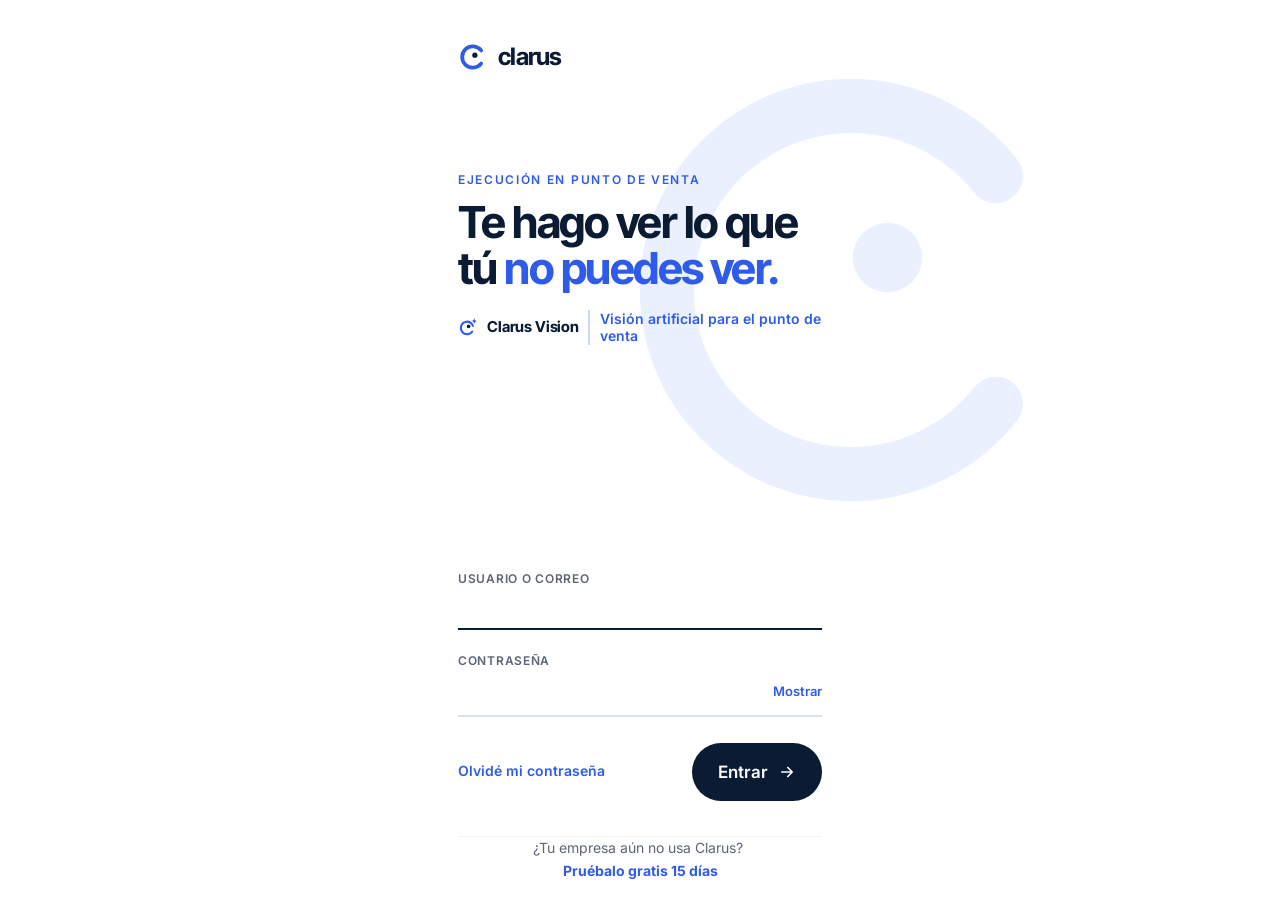
==== commit b32f12d1: "Publica v0.14.41 Co-Authored-By: Claude Fable 5.2 <noreply@anthropic.com> Claude-Session: https://cl" ====
--- a/index.html
+++ b/index.html
@@ -31,6 +31,7 @@
   <script src="js/catalogos.js"></script>
   <script src="js/planograma.js"></script>
   <script src="js/auditoria.js"></script>
+  <script src="js/ficha.js"></script>
   <script src="js/picking.js"></script>
   <script src="js/mensajes.js"></script>
   <script src="js/soporte.js"></script>
--- a/styles.css
+++ b/styles.css
@@ -473,6 +473,7 @@
 .pl-otra{background:radial-gradient(circle,#9AA6B8 1.2px,transparent 1.6px) 0 0/5px 5px,#EEF2F7!important;border:1px solid #C9D2DF}
 .aud-card{border:1.5px solid var(--borde)}.aud-card.pend{border-color:#F2B33D;background:#FFFBF2}
 .aud-cab{display:flex;align-items:center;gap:10px}
+.aud-fotos{margin:12px 0 10px;padding:12px;border-radius:12px;background:#F3F6FF;border:1px dashed #B9C8F5}
 .aud-pinceles{display:flex;gap:6px;flex-wrap:wrap;margin:8px 0}
 .aud-pin{display:flex;align-items:center;gap:8px;padding:9px 12px;border:1.5px solid var(--borde);border-radius:12px;background:#fff;font:inherit;font-size:14px;cursor:pointer}
 .aud-pin.on{border-color:var(--azul);background:var(--azul-cl);font-weight:600}
@@ -480,3 +481,162 @@
 .par-top{display:flex;align-items:baseline;gap:10px;flex-wrap:wrap}
 .par-pct{font-size:40px;font-weight:700;letter-spacing:-.03em;line-height:1}
 .par-flecha.sube{color:#1E9E62}.par-flecha.baja{color:#D63B4A}
+
+/* v0.14.20: escáner — vista previa con marco guía y asas en los lados */
+.cam-vista{flex:1;position:relative;min-height:0;display:flex}
+.cam-vista video{flex:1;width:100%;min-height:0;object-fit:contain;background:#000}
+.cam-vista{overflow:hidden}
+.cam-guia{position:absolute;inset:0;pointer-events:none}
+.cam-guia i{position:absolute;border:3px solid rgba(255,255,255,.95);border-radius:10px;box-shadow:0 0 0 9999px rgba(0,0,0,.38)}
+.cam-guia span{position:absolute;left:0;right:0;text-align:center;color:#fff;font-size:14px;font-weight:600;text-shadow:0 1px 3px rgba(0,0,0,.7)}
+.handle.lado{width:30px;height:30px;margin:-15px 0 0 -15px;background:rgba(255,255,255,.92);border-color:#2F5BEA}
+.full{-webkit-user-select:none;user-select:none;-webkit-touch-callout:none}
+
+/* v0.14.23: etiquetas que no se salen de la pantalla */
+.nm-estado{display:flex;align-items:center;gap:8px;flex-wrap:wrap}
+.inv .pill{white-space:normal;line-height:1.35;max-width:100%}
+.card,.inv{min-width:0;overflow-wrap:break-word}
+
+/* v0.14.27: fotos por mueble y borrar foto */
+.foto-ic{display:inline-flex;color:var(--azul);margin-right:10px}
+.thumb-b{position:relative;display:inline-block}
+.thumb-x{position:absolute;top:-8px;right:-8px;width:28px;height:28px;border-radius:50%;border:2px solid #fff;background:#D63B4A;color:#fff;font-size:13px;font-weight:700;line-height:1;display:grid;place-items:center;cursor:pointer;box-shadow:0 2px 6px rgba(0,0,0,.2)}
+
+/* v0.14.29: tablas legibles en celular. Los títulos no se parten letra por letra; la tabla se desliza de lado y la primera columna queda fija. */
+table.t th,.asis th{white-space:nowrap}
+table.t td{overflow-wrap:normal}
+.scroll-x{-webkit-overflow-scrolling:touch}
+.scroll-x>table.t th:first-child,.scroll-x>table.t td:first-child{position:sticky;left:0;background:#fff;z-index:1;box-shadow:-18px 0 0 #fff;min-width:112px;max-width:46vw;white-space:normal}
+table.perm td:first-child{min-width:200px}
+@media (max-width:759px){table.t{font-size:13.5px}table.t th,table.t td{padding-left:8px;padding-right:8px}}
+
+/* Clarus Vision: sello de la tecnología de visión artificial (sin marco; la línea va en el azul de la marca) */
+.cv-sello{display:inline-flex;align-items:center;gap:9px;align-self:flex-start;max-width:100%;font-size:14px;line-height:1.25}
+.cv-sello svg{flex:none}
+.cv-sello b{font-family:var(--font-t);font-weight:700;font-size:15px;letter-spacing:-.01em;color:#0B1B33;white-space:nowrap}
+.cv-sello i{font-style:normal;font-weight:600;color:var(--azul);padding-left:10px;border-left:2px solid var(--azul-med)}
+.foco-lema .cv-sello{margin-top:6px}
+
+/* v0.14.32: en tarjetas que se deslizan, la tabla ocupa todo el ancho de la tarjeta (sin margen a los lados) y la columna fija se pega al borde:
+   así no queda ninguna franja por donde se asome el dato de atrás. */
+.card.scroll-x:not([style*="padding:0"])>table.t{margin-left:-16px;margin-right:-16px;width:calc(100% + 32px)}
+.card.scroll-x:not([style*="padding:0"])>table.t th:first-child,.card.scroll-x:not([style*="padding:0"])>table.t td:first-child{left:-16px;padding-left:20px;box-shadow:none}
+.card.scroll-x:not([style*="padding:0"])>table.t th:last-child,.card.scroll-x:not([style*="padding:0"])>table.t td:last-child{padding-right:20px}
+
+/* v0.14.33: reportes en celular en un cuadro de 5 filas que se desliza con el dedo (clase lim5, ver LIM5 en util.js) */
+.lim5-on{overflow-y:auto;-webkit-overflow-scrolling:touch;overscroll-behavior-y:auto}
+.list.lim5-on{-webkit-mask-image:linear-gradient(#000 calc(100% - 30px),transparent);mask-image:linear-gradient(#000 calc(100% - 30px),transparent)}
+.list.lim5-on.lim5-fin{-webkit-mask-image:none;mask-image:none}
+.lim5-on>table.t th{position:sticky;top:0;background:#fff;z-index:2}
+.lim5-on>table.t th:first-child{z-index:3}
+.card.scroll-x.lim5-on{padding-top:0;padding-bottom:0;margin-bottom:6px}
+.card.scroll-x.lim5-on>table.t th{padding-top:18px}
+.lim5-n{font-size:12px;color:var(--gris);margin:6px 2px 12px}
+.card>.lim5-n{margin-bottom:0}
+.lim5-n b{color:var(--tinta);font-weight:600}
+
+/* v0.14.34: filas de reporte delgadas y parejas. El nombre va en una sola línea (si no cabe, termina en …) y los datos no se parten. */
+.scroll-x>table.t th:first-child,.scroll-x>table.t td:first-child{white-space:nowrap;overflow:hidden;text-overflow:ellipsis}
+.scroll-x>table.t td{white-space:nowrap;vertical-align:middle}
+.scroll-x>table.t td .pill{vertical-align:middle}
+table.perm td:first-child,.scroll-x>table.t.perm td:first-child{white-space:normal;overflow:visible}
+/* Inicio de sesión: Chrome pintaba un rectángulo de color al autocompletar usuario y contraseña. Se deja transparente. */
+.foco-campo input:-webkit-autofill,.foco-campo input:-webkit-autofill:hover,.foco-campo input:-webkit-autofill:focus,.foco-campo input:-webkit-autofill:active{
+  -webkit-text-fill-color:#0B1B33;caret-color:#0B1B33;transition:background-color 600000s 0s,color 600000s 0s;-webkit-box-shadow:0 0 0 1000px transparent inset;box-shadow:0 0 0 1000px transparent inset;background-clip:text}
+.foco-campo input:autofill{background-clip:text}
+
+/* v0.14.35: el mapa no se monta sobre el menú de abajo ni sobre el botón de soporte (Leaflet usa capas muy altas; se encierran en su propia capa) */
+.mapa-mapa,.leaflet-container{position:relative;z-index:0;isolation:isolate}
+/* Cuadros de 5 filas en tablas: la fila cortada se desvanece, igual que en las listas */
+.lim5-on:not(.list)::after{content:"";display:block;position:sticky;left:0;bottom:0;height:34px;margin-top:-34px;z-index:4;pointer-events:none;background:linear-gradient(rgba(255,255,255,0),#fff 85%)}
+.card.scroll-x.lim5-on::after{left:-16px;width:calc(100% + 32px);margin-left:-16px}
+.lim5-on.lim5-fin::after{display:none}
+
+/* v0.14.36 · pulido general (tanda 1) */
+/* Encabezados parejos: línea pequeña + título en todas las pantallas; el botón del encabezado no se parte */
+.top>div:first-child{min-width:0}
+.top .btn{white-space:nowrap;flex:none}
+/* Espacios entre bloques: 12 px (16 px bajo el encabezado) */
+.steps{margin-bottom:12px}
+.kpis{margin-bottom:12px}
+/* Botones fáciles de tocar: mínimo 40 px de alto */
+.btn.sm{min-height:40px}
+.x-btn{flex:none;width:40px;height:40px;margin:-8px -8px -8px 0;border:0;background:none;color:inherit;opacity:.6;font-size:15px;cursor:pointer;border-radius:10px}
+.aviso-x{display:flex;align-items:flex-start;gap:8px}
+/* Tarjetas de lista: el estado va debajo del texto, así el nombre no se corta y todas quedan de la misma altura */
+.item-pie{display:flex;flex-wrap:wrap;align-items:center;gap:6px;margin-top:6px}
+.item .grow>.small.muted{overflow-wrap:break-word}
+
+/* v0.14.37 · pulido (tanda 2) */
+/* Resumen en celular: pestañas Ventas · Visitas · Inventario · Espacio */
+.rtabs{display:grid;grid-template-columns:repeat(4,1fr);gap:4px;background:#E9EDF5;border-radius:14px;padding:4px;margin:0 0 12px;position:sticky;top:62px;z-index:5}
+.rtabs button{position:relative;border:0;background:none;border-radius:10px;min-height:40px;font:600 13px var(--font);color:var(--gris);cursor:pointer;padding:0 2px}
+.rtabs button.on{background:#fff;color:var(--azul-osc);box-shadow:0 1px 3px rgba(20,40,90,.14)}
+.rtabs .dot-n{position:absolute;top:6px;right:6px;width:8px;height:8px}
+[data-rt][hidden]{display:none!important}
+/* Agenda: cada vendedora se abre y se cierra con un toque */
+details.acord>summary{list-style:none;cursor:pointer;margin:0}
+details.acord>summary::-webkit-details-marker{display:none}
+.acord-f{display:grid;place-items:center;width:32px;height:32px;border-radius:10px;color:var(--gris);transform:rotate(-90deg);transition:transform .15s;flex:none}
+details.acord[open] .acord-f{transform:rotate(90deg)}
+details.acord>summary .grow{flex:1;min-width:0}
+
+/* Asistencia: un cuadro por día con el número de visitas (verde cumplió · ámbar parcial · rojo falta · F feriado) */
+.asis{border-spacing:4px}
+.asis th{min-width:38px;padding-bottom:2px}
+.asi{display:inline-grid;place-items:center;grid-auto-flow:column;gap:1px;width:38px;height:34px;border-radius:10px;font:700 13px var(--font);vertical-align:middle;box-sizing:border-box}
+.asi i{font-style:normal;font-weight:600;font-size:11px;opacity:.85}
+.asi.ok{background:#DCE6FD;color:var(--azul-osc)}
+.asi.parcial{background:#FDEBCB;color:var(--durazno-t)}
+.asi.falta{background:var(--rosa);color:var(--rosa-t)}
+.asi.libre{background:#EEF1F5;color:#8A93A3;font-weight:600}
+.asi.hoy{border:2px solid var(--azul);background:#fff;color:var(--azul)}
+.asi.es-hoy{box-shadow:0 0 0 2px var(--azul)}
+.asi.fut{border:1px dashed #D3D9E2;background:#fff;color:#B4BCC9;font-weight:500}
+.asis .asi-n{padding-right:12px;font-size:13.5px}
+.asi-ley{display:flex;flex-wrap:wrap;gap:8px 14px;margin-top:12px}
+.asi-ley .asi{width:18px;height:18px;border-radius:5px;font-size:10px;margin-right:4px}
+.asi.hoy.es-hoy{box-shadow:none}
+
+/* v0.14.40: alerta de inventario. El motivo va con las demás etiquetas y, si es largo, baja de línea en vez de salirse de la pantalla */
+.al-m{white-space:normal;border-radius:12px;max-width:100%;text-align:left;line-height:1.3;padding-top:4px;padding-bottom:4px}
+.pill{max-width:100%}
+@media (max-width:700px){.al-t b{white-space:normal}}
+
+/* v0.14.41 · Ficha de visita */
+.fv-link{cursor:pointer}
+.modal.fv .sheet{max-width:640px;max-height:94vh;padding-top:16px}
+.fv-cab{display:flex;align-items:flex-start;gap:10px;margin-bottom:8px}
+.fv-cab h2{margin:2px 0 0;line-height:1.15}
+.fv-kpis{display:grid;grid-template-columns:repeat(3,1fr);gap:8px;margin-bottom:16px}
+.fv-kpis>div{background:var(--fondo,#F6F8FC);border:1px solid var(--borde);border-radius:14px;padding:10px 12px;display:flex;flex-direction:column;gap:2px;min-width:0}
+.fv-kpis b{font:700 17px var(--font-t);letter-spacing:-.01em;white-space:nowrap}
+.fv-kpis span{font-size:12px;color:var(--gris)}
+.fv-sec{margin-bottom:18px}
+.fv-sec h3{margin:0 0 8px;font-size:15px;display:flex;align-items:center;gap:6px}
+.fv-sec h3 .muted{font-weight:500}
+.fv-op{display:flex;flex-direction:column;gap:6px}
+.fv-o{display:flex;gap:8px;align-items:flex-start;padding:9px 12px;border-radius:12px;font-size:13.5px;line-height:1.35}
+.fv-o svg{flex:none;margin-top:1px}
+.fv-o.rosa{background:var(--rosa);color:var(--rosa-t)}
+.fv-o.durazno{background:#FDEBCB;color:var(--durazno-t)}
+.fv-o.menta{background:var(--menta);color:var(--menta-t)}
+.fv-g{margin-bottom:10px}
+.fv-fotos{display:grid;grid-template-columns:repeat(auto-fill,minmax(96px,1fr));gap:8px;margin-top:6px}
+.fv-f{aspect-ratio:1;border:0;padding:0;border-radius:12px;overflow:hidden;background:#EEF1F5;cursor:zoom-in;display:grid;place-items:center;font-size:12px;color:var(--gris)}
+.fv-f img{width:100%;height:100%;object-fit:cover;display:block}
+.fv-t{width:100%;border-collapse:collapse;font-size:14px}
+.fv-t th{text-align:left;font-weight:500;color:var(--gris);font-size:12px;padding:4px 8px 6px 0;white-space:nowrap}
+.fv-t td{padding:8px 8px 8px 0;border-top:1px solid var(--borde);vertical-align:middle}
+.fv-t th:not(:first-child),.fv-t td:not(:first-child){text-align:right;padding-right:0;padding-left:8px;white-space:nowrap}
+.fv-visor{position:fixed;inset:0;z-index:60;background:rgba(8,14,28,.94);display:grid;place-items:center;cursor:zoom-out}
+.fv-visor img{max-width:100%;max-height:100%;object-fit:contain}
+.fv-visor .fv-pie{position:absolute;left:0;right:0;bottom:calc(14px + env(safe-area-inset-bottom));text-align:center;color:#fff;font-size:13px}
+.fv-visor .x-btn{position:absolute;top:calc(10px + env(safe-area-inset-top));right:10px;color:#fff;opacity:1;margin:0;font-size:20px}
+.fv-fotos{grid-template-columns:repeat(3,1fr);margin-top:0}
+@media (min-width:700px){.fv-fotos{grid-template-columns:repeat(4,1fr)}}
+.fv-fig{margin:0;min-width:0}
+.fv-fig .fv-f{width:100%}
+.fv-fig figcaption{font-size:12px;line-height:1.25;margin-top:5px;color:var(--tinta);overflow-wrap:break-word}
+.fv-fig figcaption span{display:block;color:var(--gris);font-size:11px}
+.fv-kpis b{font-size:15px}
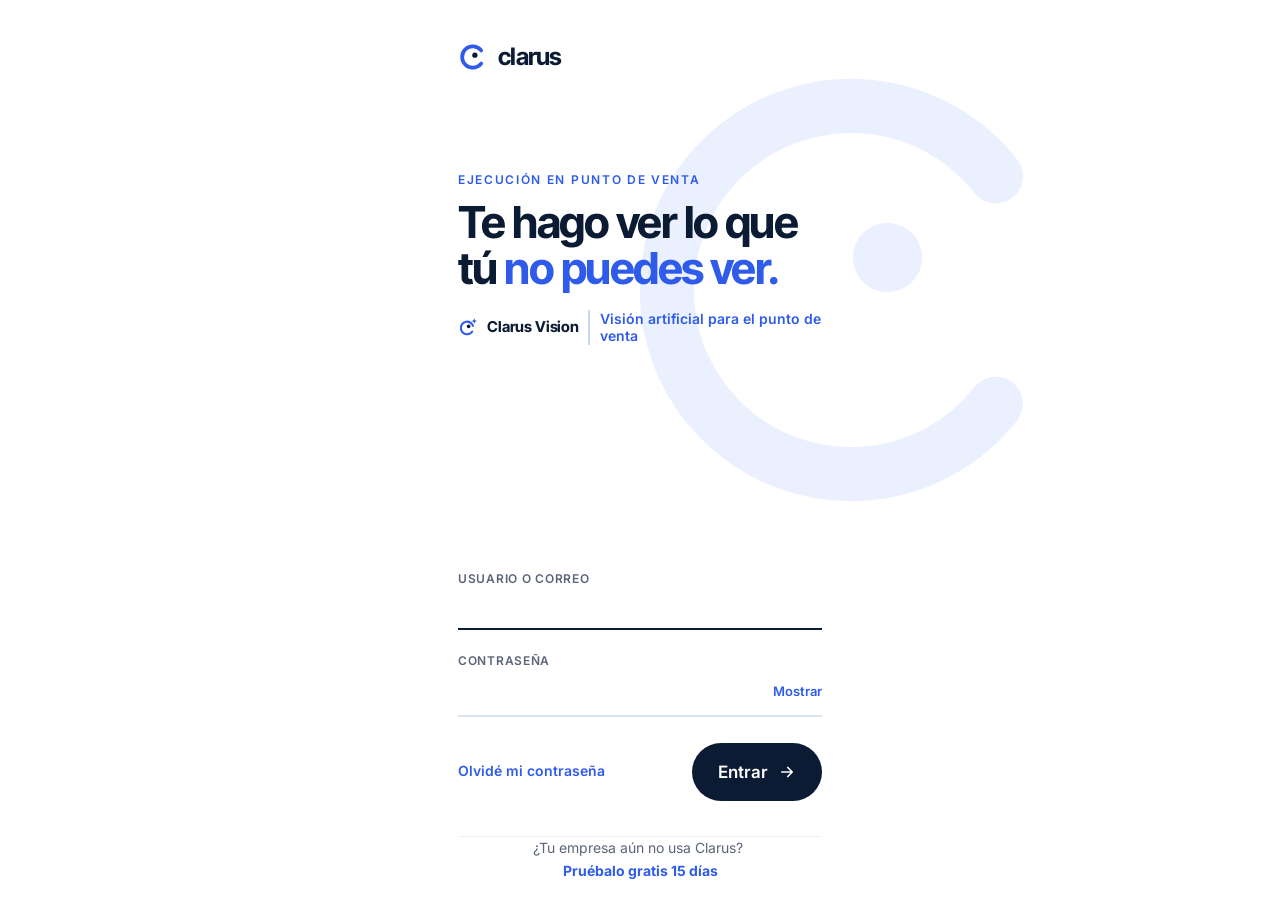
==== commit b0f37e90: "Publica v0.14.55 Co-Authored-By: Claude Fable 5.2 <noreply@anthropic.com> Claude-Session: https://cl" ====
--- a/index.html
+++ b/index.html
@@ -32,6 +32,7 @@
   <script src="js/planograma.js"></script>
   <script src="js/auditoria.js"></script>
   <script src="js/ficha.js"></script>
+  <script src="js/cierre.js"></script>
   <script src="js/picking.js"></script>
   <script src="js/mensajes.js"></script>
   <script src="js/soporte.js"></script>
--- a/styles.css
+++ b/styles.css
@@ -625,12 +625,22 @@
 .fv-fotos{display:grid;grid-template-columns:repeat(auto-fill,minmax(96px,1fr));gap:8px;margin-top:6px}
 .fv-f{aspect-ratio:1;border:0;padding:0;border-radius:12px;overflow:hidden;background:#EEF1F5;cursor:zoom-in;display:grid;place-items:center;font-size:12px;color:var(--gris)}
 .fv-f img{width:100%;height:100%;object-fit:cover;display:block}
-.fv-t{width:100%;border-collapse:collapse;font-size:14px}
+.fv-t{width:100%;border-collapse:collapse;font-size:14.5px;table-layout:fixed}
 .fv-t th{text-align:left;font-weight:500;color:var(--gris);font-size:12px;padding:4px 8px 6px 0;white-space:nowrap}
-.fv-t td{padding:8px 8px 8px 0;border-top:1px solid var(--borde);vertical-align:middle}
+.fv-t td{height:56px;padding:4px 8px 4px 0;border-top:1px solid var(--borde);vertical-align:middle;font-weight:400;line-height:1.25}
+.fv-t th:first-child,.fv-t td:first-child{width:42%}
+.fv-t td:first-child{font-weight:600;overflow-wrap:break-word}
+.fv-t td:first-child b{font-weight:600}
+.fv-t td:last-child{font-weight:700}
+.fv-t td .tiny{font-weight:400;line-height:1.2;margin-top:1px}
 .fv-t th:not(:first-child),.fv-t td:not(:first-child){text-align:right;padding-right:0;padding-left:8px;white-space:nowrap}
-.fv-visor{position:fixed;inset:0;z-index:60;background:rgba(8,14,28,.94);display:grid;place-items:center;cursor:zoom-out}
-.fv-visor img{max-width:100%;max-height:100%;object-fit:contain}
+.fv-visor{position:fixed;inset:0;z-index:60;background:rgba(8,14,28,.94);display:flex;align-items:center;justify-content:center;cursor:zoom-out;overflow:hidden}
+.fv-visor img{display:block;width:auto;height:auto;max-width:100vw;max-height:calc(100vh - 56px);max-height:calc(100dvh - 56px);object-fit:contain;cursor:zoom-in;margin-bottom:40px}
+.fv-visor.zoom{overflow:auto;align-items:flex-start;justify-content:flex-start;-webkit-overflow-scrolling:touch}
+.fv-visor.zoom img{max-width:none;max-height:none;width:220vw;margin:0;cursor:zoom-out}
+@media(min-width:900px){.fv-visor.zoom img{width:auto;height:220vh}}
+.fv-visor.zoom .fv-pie{display:none}
+.fv-visor .x-btn{position:fixed!important}
 .fv-visor .fv-pie{position:absolute;left:0;right:0;bottom:calc(14px + env(safe-area-inset-bottom));text-align:center;color:#fff;font-size:13px}
 .fv-visor .x-btn{position:absolute;top:calc(10px + env(safe-area-inset-top));right:10px;color:#fff;opacity:1;margin:0;font-size:20px}
 .fv-fotos{grid-template-columns:repeat(3,1fr);margin-top:0}
@@ -640,3 +650,52 @@
 .fv-fig figcaption{font-size:12px;line-height:1.25;margin-top:5px;color:var(--tinta);overflow-wrap:break-word}
 .fv-fig figcaption span{display:block;color:var(--gris);font-size:11px}
 .fv-kpis b{font-size:15px}
+
+/* v0.14.44: Permisos agrupados (Ejecución · Consulta · Acciones · Configuración) */
+table.perm tr.perm-g td{background:var(--azul-cl);color:var(--azul-osc);font:700 12px var(--font);letter-spacing:.06em;text-transform:uppercase;padding:8px 12px;position:sticky;left:0}
+table.perm th{white-space:normal;text-align:center;font-size:12px;min-width:92px}
+
+/* v0.14.46: las pestañas del Resumen quedan fijas con un fondo que tapa la franja entre el encabezado y las pestañas (antes se asomaba lo de atrás) */
+.rtabs{isolation:isolate;background:none}
+.rtabs::before{content:"";position:absolute;left:-16px;right:-16px;top:-16px;bottom:-8px;background:var(--fondo);z-index:-2}
+.rtabs::after{content:"";position:absolute;inset:0;background:#E9EDF5;border-radius:14px;z-index:-1}
+/* Ruta: enlace para justificar una tienda que no se va a visitar */
+.nov-l{font-size:12.5px;color:var(--gris);margin-top:6px;line-height:1.35}
+.nov-l a{color:var(--azul-osc);font-weight:600;text-decoration:underline;text-underline-offset:3px;cursor:pointer;display:inline-block;padding:4px 0}
+/* Categorías de producto en inventario y pedido: un selector que despliega la lista (sirve igual con 3 que con 15) */
+.inv[hidden],.cs-op[hidden],.cat-sel[hidden],.empty[hidden],.btn[hidden]{display:none!important}
+.cat-sel{width:100%;display:flex;align-items:center;gap:10px;background:#fff;border:1.5px solid var(--azul);border-radius:14px;min-height:60px;padding:8px 14px;margin:0 0 8px;text-align:left;font:inherit;color:var(--tinta);cursor:pointer}
+.cat-sel .cs-t{flex:1;min-width:0;display:flex;flex-direction:column;gap:2px}
+.cat-sel .cs-l{font-size:11.5px;font-weight:600;color:var(--gris)}
+.cat-sel b{font:700 17px var(--font-t,var(--font));overflow:hidden;text-overflow:ellipsis;white-space:nowrap}
+.cat-sel .cs-a{font-size:13px;font-weight:600;background:var(--azul-cl);color:var(--azul-osc);border-radius:999px;padding:4px 10px;white-space:nowrap}
+.cat-sel svg{color:var(--azul);flex:none;transform:rotate(-90deg)}
+.cat-av{display:flex;align-items:center;gap:10px;margin:0 0 10px}
+.cat-bar{flex:1;height:6px;background:var(--borde);border-radius:999px;overflow:hidden;display:block}
+.cat-bar i{display:block;height:100%;background:var(--azul);border-radius:999px;transition:width .2s}
+.cs-op{width:100%;display:flex;align-items:center;justify-content:space-between;gap:10px;background:#fff;border:1px solid var(--borde);border-radius:12px;min-height:52px;padding:6px 14px;font:600 15px var(--font);color:var(--tinta);text-align:left;cursor:pointer}
+.cs-op .cs-oa{font-size:13px;color:var(--gris);white-space:nowrap}
+.cs-op.ok .cs-oa{color:#0F7A4F}
+.cs-op.on{background:var(--azul-cl);border-color:var(--azul)}
+.cs-op.on .cs-oa{color:var(--azul-osc)}
+.seg{display:grid;grid-template-columns:1fr 1fr;gap:4px;background:#E9EDF5;border-radius:14px;padding:4px;margin:0 0 10px}
+.seg button{border:0;background:none;border-radius:10px;min-height:44px;font:600 14px var(--font);color:var(--gris);cursor:pointer}
+.seg button.on{background:#fff;color:var(--azul-osc);box-shadow:0 1px 3px rgba(20,40,90,.14)}
+.just-lk{border:0;background:none;color:var(--azul-osc);font:600 12.5px var(--font);text-decoration:underline;text-underline-offset:3px;cursor:pointer;padding:8px 0 4px;display:inline-block}
+/* Ficha de visita: botón para compartirla como imagen */
+.fv-comp{display:inline-flex;align-items:center;gap:6px;flex:none;white-space:nowrap}
+.fv-comp[disabled]{opacity:.55}
+/* Vencimiento dentro de la tarjeta de inventario */
+.venc:empty{display:none}
+.venc{border-top:1px solid var(--borde);margin-top:10px;padding-top:10px}
+.venc-t{display:flex;align-items:center;gap:6px;font-size:12.5px;font-weight:600;color:var(--gris);margin-bottom:8px}
+.venc-f{display:flex;align-items:center;justify-content:space-between;gap:10px;flex-wrap:wrap}
+.venc-f>div:first-child{display:flex;flex-direction:column;min-width:0}
+.venc-f b{font:700 16px var(--font-t)}
+.venc-b{display:flex;gap:6px}
+.venc-r{color:var(--rosa-t)}
+.venc-lk{border:0;background:none;color:var(--azul-osc);font:600 13px var(--font);text-decoration:underline;text-underline-offset:3px;cursor:pointer;padding:10px 0;min-height:44px}
+.venc-al{background:var(--rosa);border-radius:12px;padding:10px 12px;margin-top:8px;display:flex;flex-direction:column;gap:8px;font-size:13.5px}
+.venc-al .in{background:#fff}
+.venc-dma{display:grid;grid-template-columns:1fr 1fr 1.4fr;gap:8px}
+.venc-dma .in{font:700 18px var(--font-t);text-align:center}
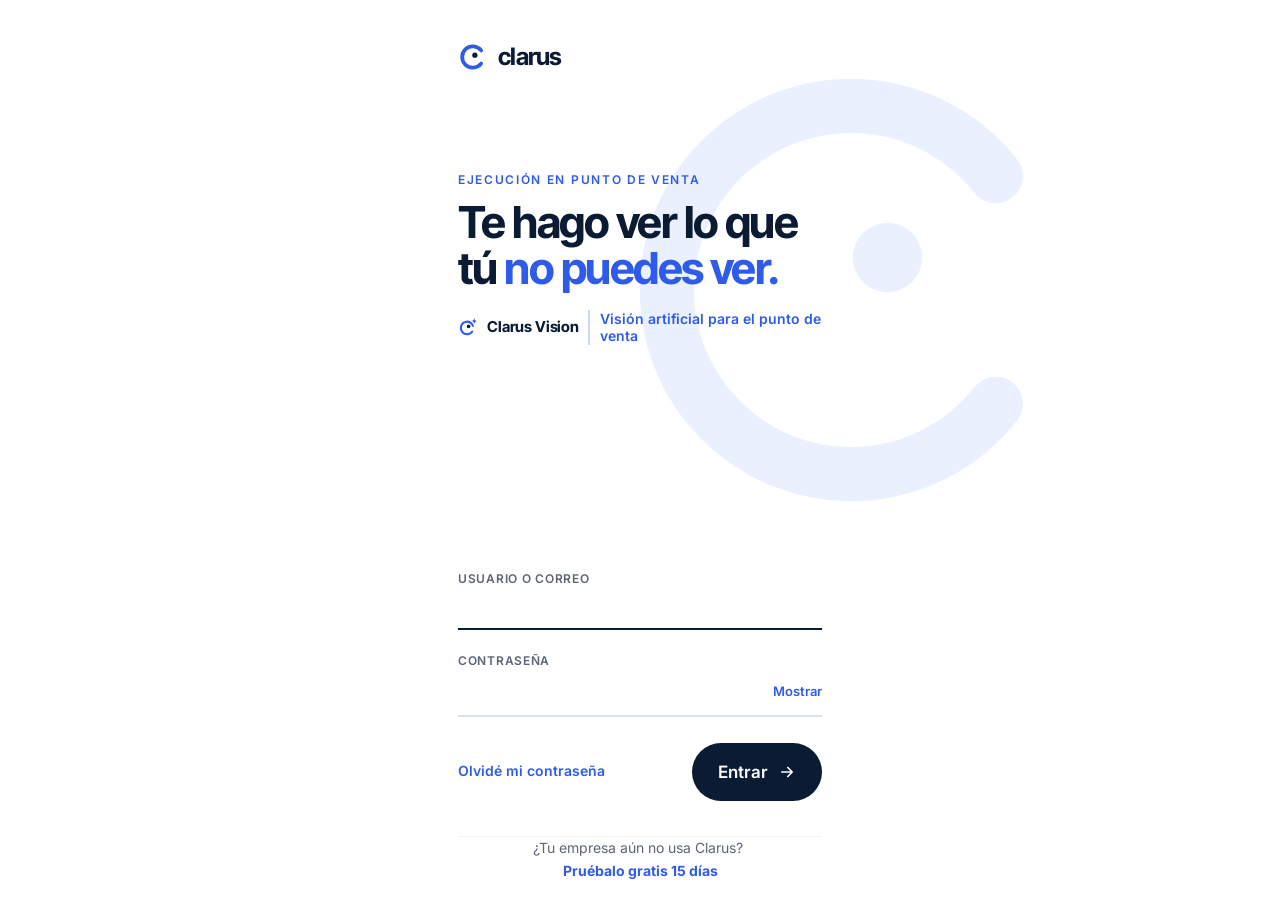
==== commit 74610f44: "Publica v0.14.60 Co-Authored-By: Claude Fable 5.2 <noreply@anthropic.com> Claude-Session: https://cl" ====
--- a/index.html
+++ b/index.html
@@ -33,6 +33,7 @@
   <script src="js/auditoria.js"></script>
   <script src="js/ficha.js"></script>
   <script src="js/cierre.js"></script>
+  <script src="js/merma.js"></script>
   <script src="js/picking.js"></script>
   <script src="js/mensajes.js"></script>
   <script src="js/soporte.js"></script>
--- a/styles.css
+++ b/styles.css
@@ -699,3 +699,57 @@
 .venc-al .in{background:#fff}
 .venc-dma{display:grid;grid-template-columns:1fr 1fr 1.4fr;gap:8px}
 .venc-dma .in{font:700 18px var(--font-t);text-align:center}
+/* Estado de los avisos en este dispositivo */
+.cd-disp{margin-top:12px;display:flex;flex-direction:column;gap:8px;align-items:flex-start}
+.cd-est{display:flex;gap:8px;align-items:flex-start;font-size:13px;line-height:1.4;border-radius:12px;padding:10px 12px;width:100%;box-sizing:border-box}
+.cd-est svg{flex:none;margin-top:2px}
+.cd-est.ok{background:var(--menta);color:#0F5A3C}
+.cd-est.mal{background:var(--durazno);color:#6B4300}
+/* Resumen: un panel de color por pestaña (objetivo en azul de marca, agenda en azul noche) */
+.card.desemp.panel{margin-bottom:12px}
+.card.desemp.panel.noche{background:var(--noche);border-color:var(--noche)}
+.desemp.panel .desemp-mini small{font-weight:400;color:#C9D4F2;font-size:12.5px}
+.desemp.panel .desemp-sub b{color:#fff}
+/* Nuevo Resumen: hoja de la vendedora (aro de calificación y tarjetas con semáforo) y lista del equipo */
+.card.desemp.panel.hoja{display:flex;gap:16px;align-items:center}
+.hoja .aro{flex:none}
+.hoja .aro text{font-family:var(--font-t)}
+.hoja-t{display:flex;flex-direction:column;gap:6px;min-width:0}
+.hoja-t b{font:700 19px/1.2 var(--font-t)}
+.hoja-t span{font-size:12.5px;color:#E6ECFF;line-height:1.35}
+.sem-g{display:grid;grid-template-columns:1fr 1fr;gap:10px;margin-bottom:12px}
+.sem-t{background:#fff;border:1px solid var(--borde);border-radius:16px;padding:14px;display:flex;flex-direction:column;gap:4px;min-width:0}
+.sem-l{display:flex;align-items:center;gap:6px;font-size:11.5px;font-weight:600;letter-spacing:.04em;text-transform:uppercase;color:var(--gris)}
+.sem-d{width:9px;height:9px;border-radius:50%;background:#B8C0CF;flex:none}
+.sem-d.ok{background:#0F7A4F}.sem-d.medio{background:#B7791F}.sem-d.bajo{background:#B3261E}
+.sem-v{font:700 22px/1.15 var(--font-t);color:var(--tinta)}
+.sem-v.ok{color:#0F7A4F}.sem-v.medio{color:#8A5A00}.sem-v.bajo{color:#B3261E}
+@media(min-width:900px){.sem-g{grid-template-columns:repeat(3,1fr)}.rtabs{max-width:560px}}
+.eq-f{cursor:pointer}
+[data-rt][hidden]{display:none!important}
+
+/* Resumen con 5 vistas (se suma Merma), panel índigo de merma, semáforo de inventario por tienda */
+.rtabs{grid-template-columns:repeat(5,1fr)}
+@media(max-width:430px){.rtabs button{font-size:12px;letter-spacing:-.015em;padding:0}}
+@media(min-width:900px){.rtabs{max-width:680px}}
+.card.desemp.panel.indigo{background:#3A2E7A;border-color:#3A2E7A}
+.barra3{display:flex;gap:3px;height:8px;margin-top:12px}
+.barra3 i{display:block;border-radius:4px;min-width:6px}
+.barra3 i.ok{background:#5FD39B}.barra3 i.medio{background:#FFD39A}.barra3 i.bajo{background:#FFB4AE}
+.panel .desemp-mini .sem-d{display:inline-block;margin-right:8px}
+.panel .sem-d.ok{background:#5FD39B}.panel .sem-d.medio{background:#FFD39A}.panel .sem-d.bajo{background:#FFB4AE}.panel .sem-d.sin{background:#8E9BB5}
+.inv-f{display:flex;align-items:center;gap:12px;min-height:56px;padding:8px 0;border-top:1px solid var(--borde)}
+.pag-i:first-child .inv-f{border-top:0}
+.inv-f .sem-d{width:12px;height:12px}
+.inv-f b{font-weight:600}
+.inv-v{font:700 15px var(--font);white-space:nowrap;text-align:right;color:var(--tinta)}
+.inv-v.ok{color:#0F7A4F}.inv-v.medio{color:#8A5A00}.inv-v.bajo{color:#B3261E}
+.inv-v small{display:block;font:500 12px var(--font);color:var(--gris)}
+.mb{padding:10px 0;border-top:1px solid var(--borde)}
+.mb:first-of-type{border-top:0}
+.mb-t{display:flex;justify-content:space-between;gap:10px;align-items:baseline}
+.mb-v{font-weight:700;white-space:nowrap}.mb-v.ok{color:#0F7A4F}.mb-v.medio{color:#8A5A00}.mb-v.bajo{color:#B3261E}
+.mb-v small{font-weight:500;color:var(--gris)}
+.mb .barra i.medio{background:#B7791F}.mb .barra i.bajo{background:#B3261E}.mb .barra i.ok{background:#0F7A4F}
+.chk-al.solo-merma{border-color:var(--azul-med)}
+.chk-al.solo-merma .chk-al-cab{color:var(--azul)}
